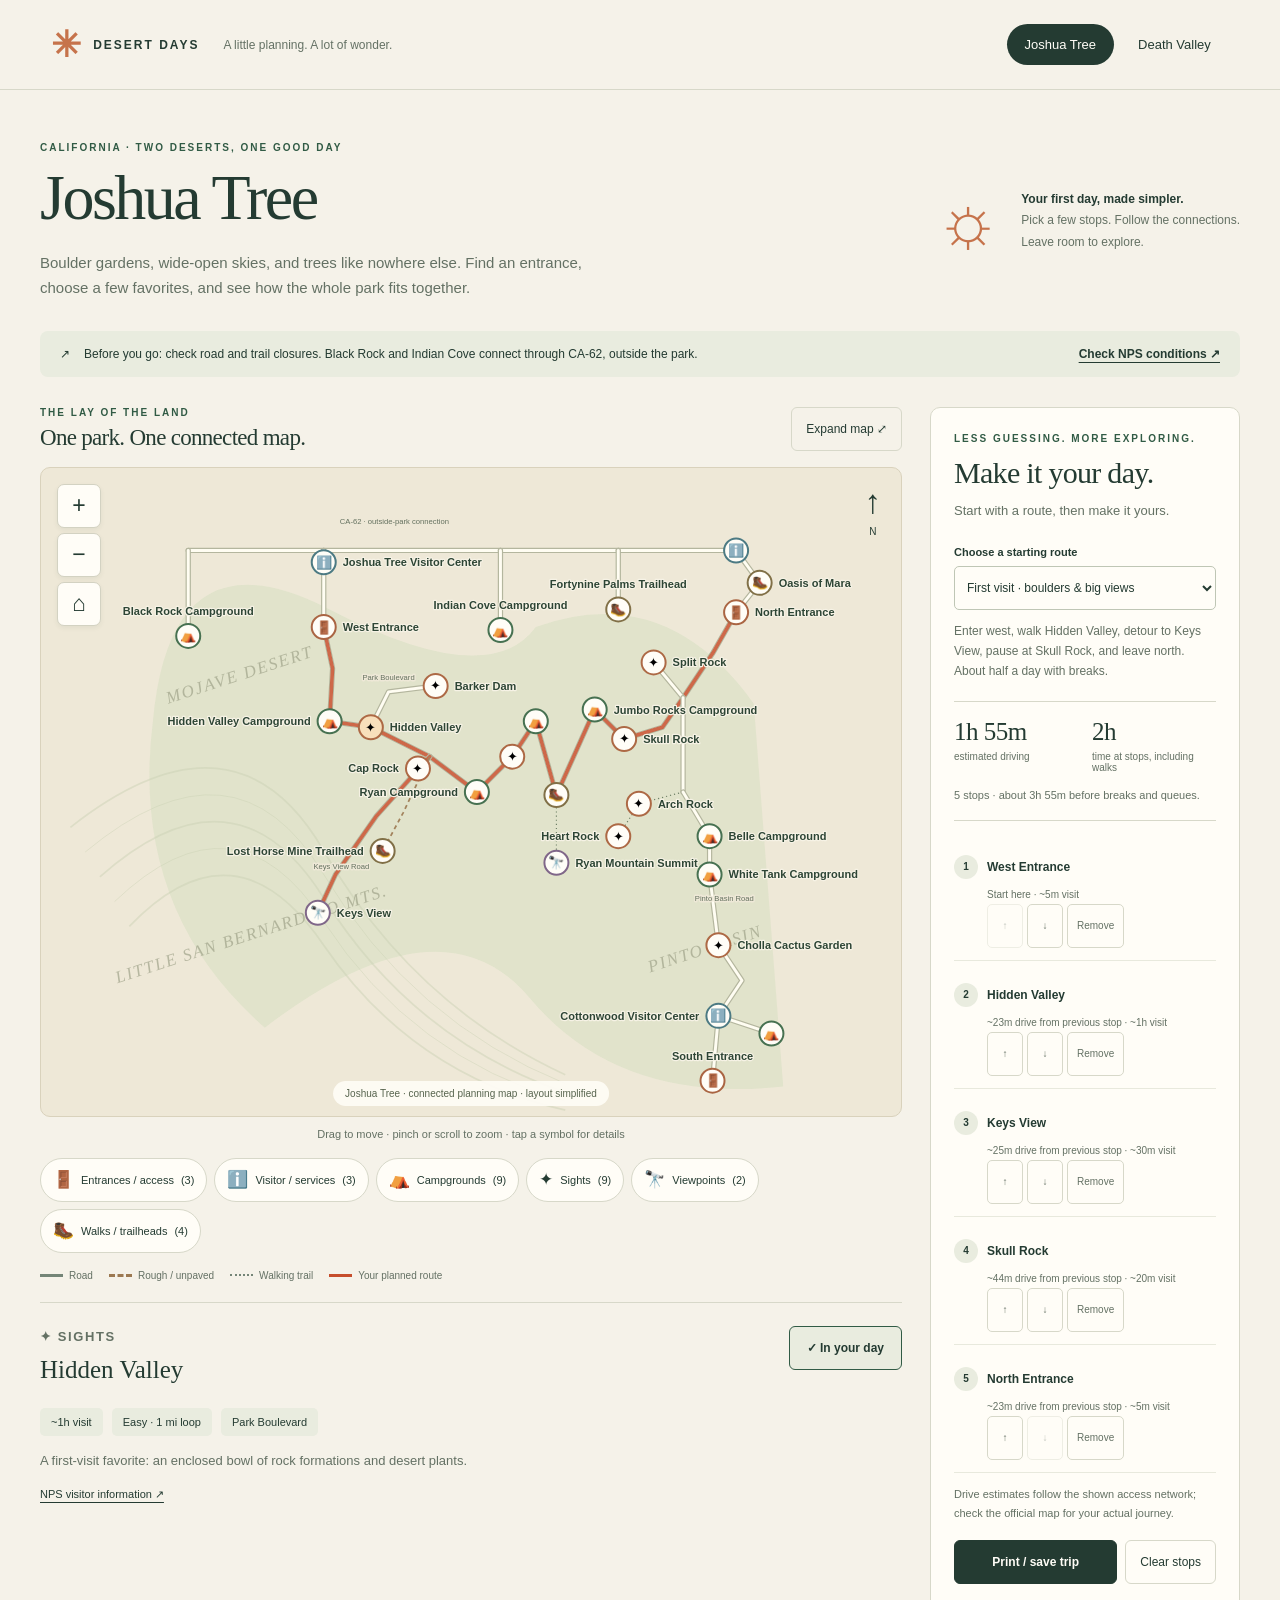
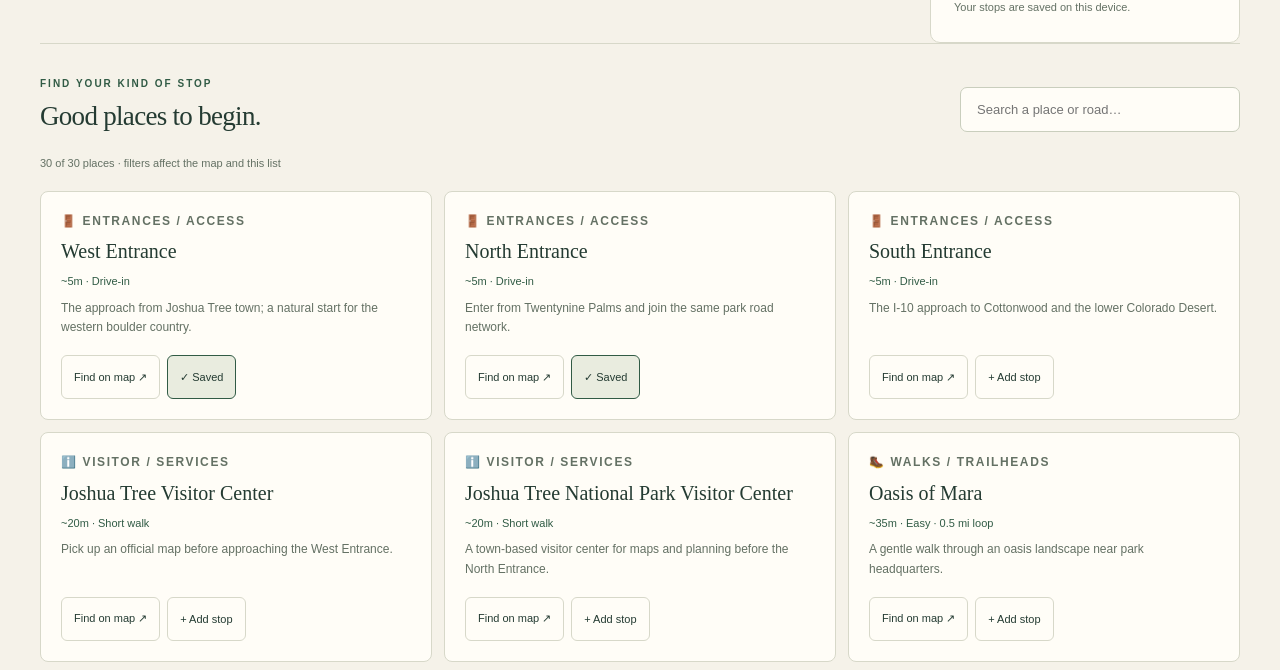
==== index.html @ 4d630664 "Build connected Joshua Tree and Death Valley day-trip maps" ====
<!doctype html>
<html lang="en"><head><meta charset="utf-8"><meta name="viewport" content="width=device-width,initial-scale=1"><meta http-equiv="refresh" content="0;url=national-park-maps.html"><title>Desert Days</title></head><body><p><a href="national-park-maps.html">Open Desert Days: Joshua Tree and Death Valley maps</a></p></body></html>
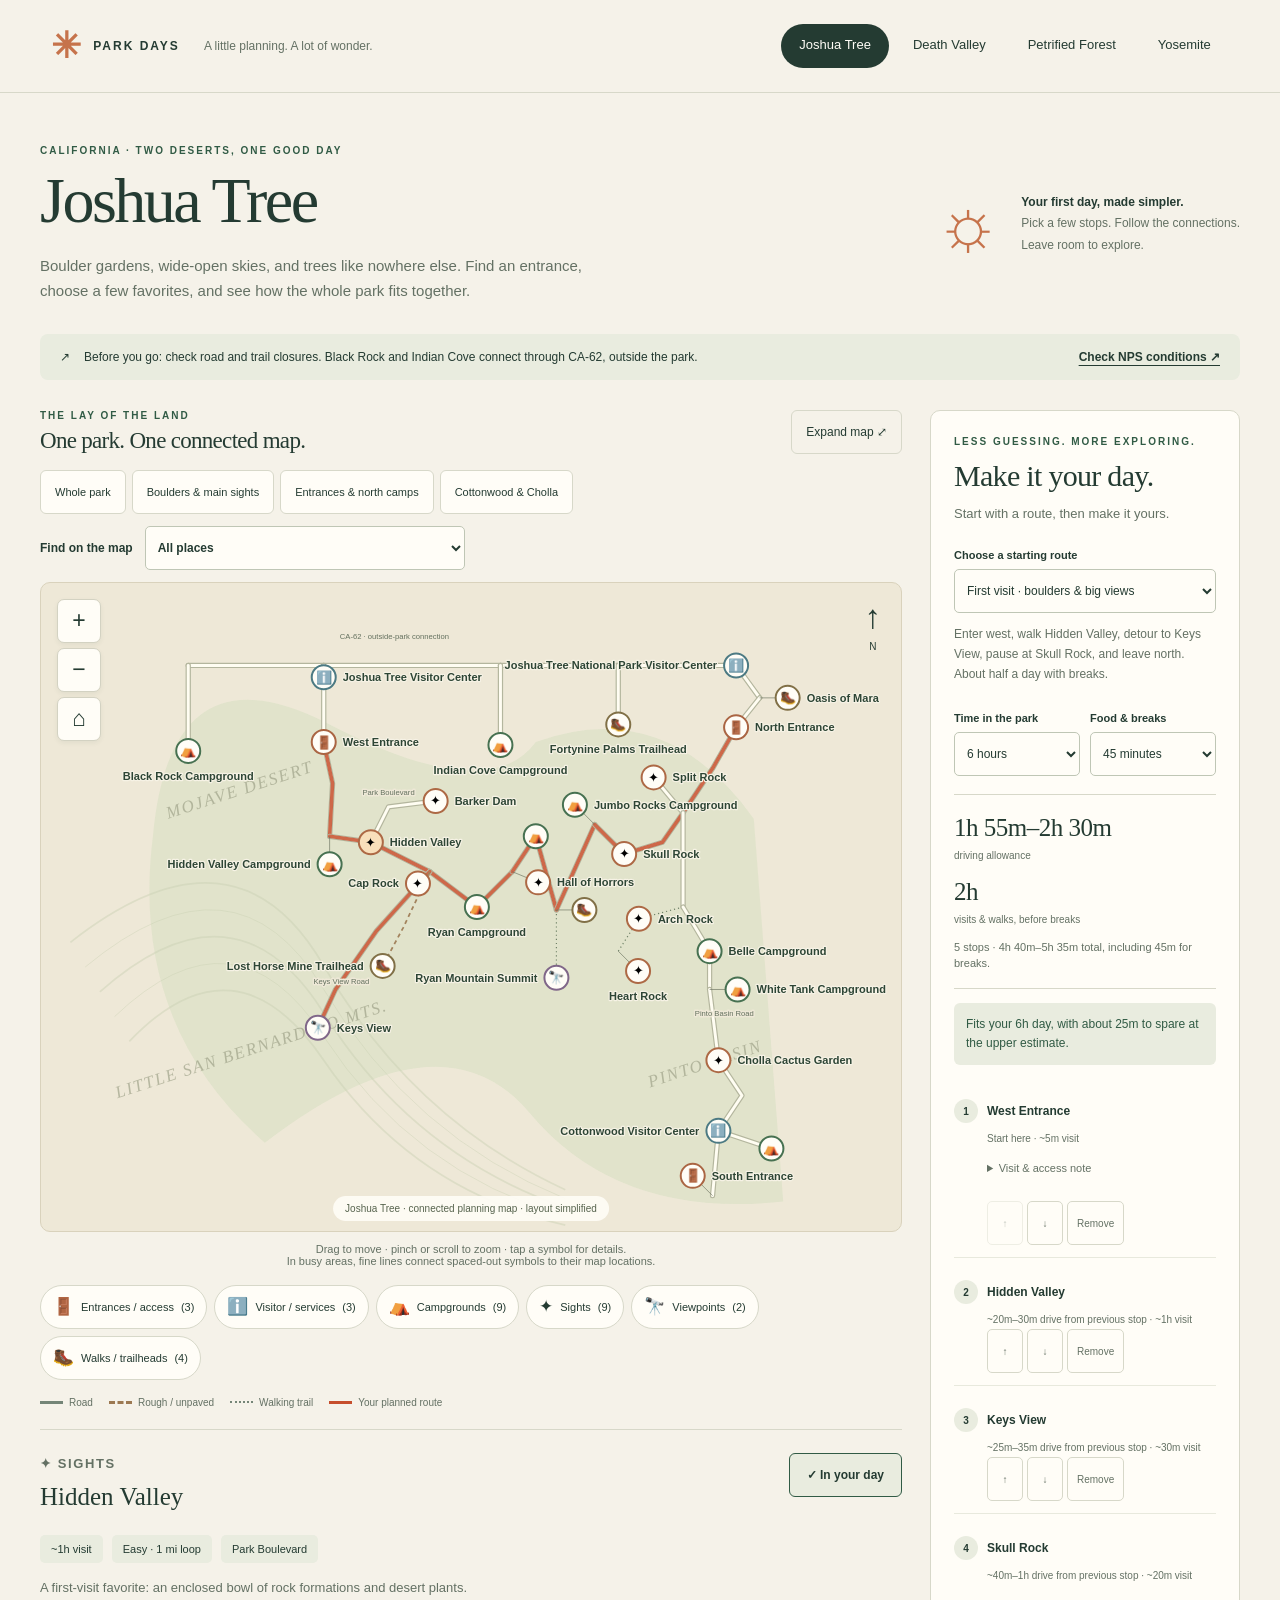
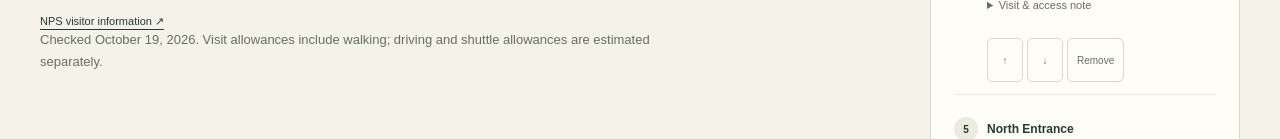
==== commit ea3513b2: "Add connected Petrified Forest and Yosemite maps" ====
--- a/index.html
+++ b/index.html
@@ -1,2 +1,2 @@
 <!doctype html>
-<html lang="en"><head><meta charset="utf-8"><meta name="viewport" content="width=device-width,initial-scale=1"><meta http-equiv="refresh" content="0;url=national-park-maps.html"><title>Desert Days</title></head><body><p><a href="national-park-maps.html">Open Desert Days: Joshua Tree and Death Valley maps</a></p></body></html>
+<html lang="en"><head><meta charset="utf-8"><meta name="viewport" content="width=device-width,initial-scale=1"><meta http-equiv="refresh" content="0;url=national-park-maps.html"><title>Park Days</title></head><body><p><a href="national-park-maps.html">Open Park Days: Joshua Tree, Death Valley, Petrified Forest, and Yosemite maps</a></p></body></html>
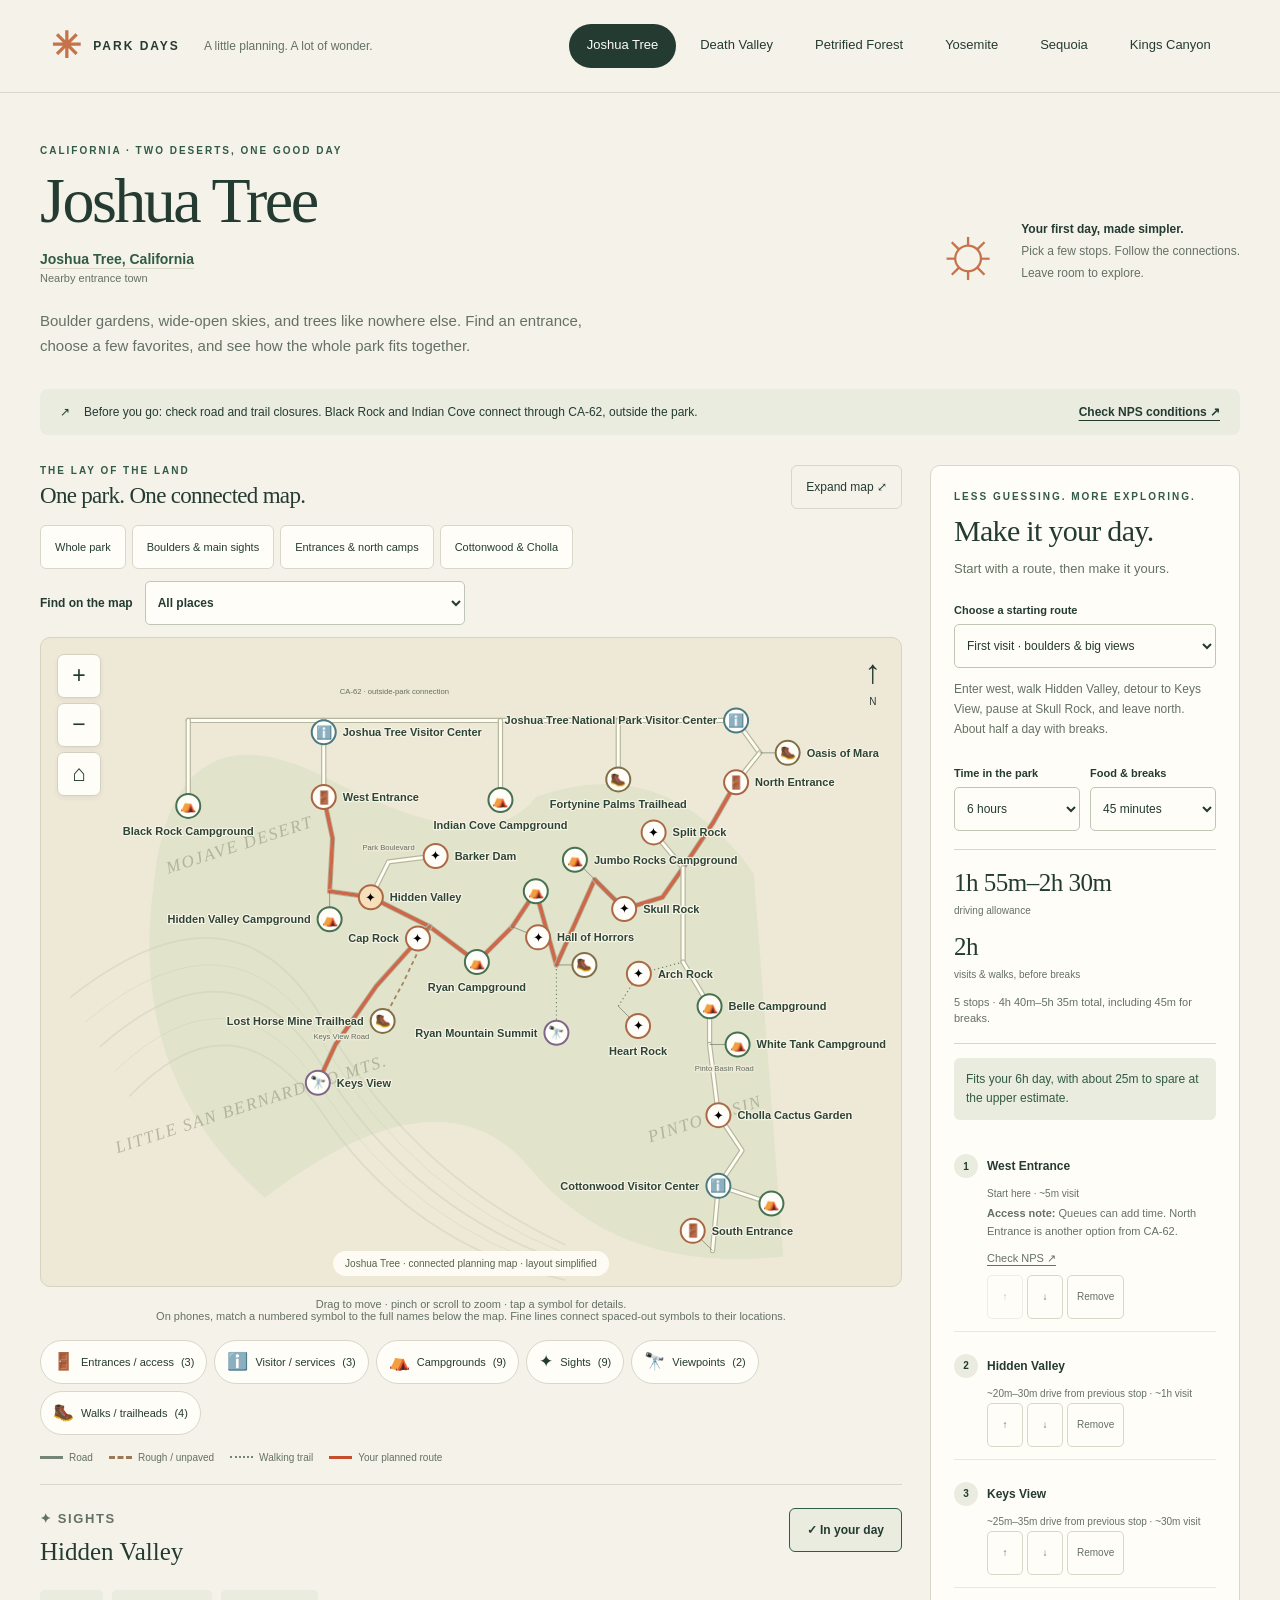
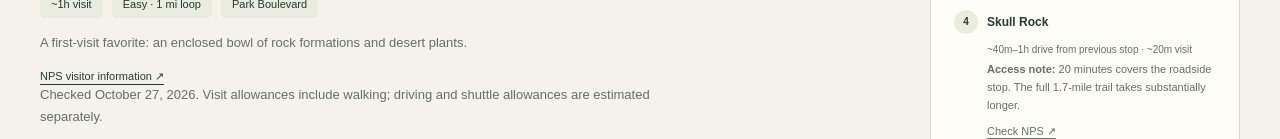
==== commit 6ea9a7ab: "Add Sequoia and Kings Canyon maps with Rubric 3 details for all parks" ====
--- a/index.html
+++ b/index.html
@@ -1,2 +1,2 @@
 <!doctype html>
-<html lang="en"><head><meta charset="utf-8"><meta name="viewport" content="width=device-width,initial-scale=1"><meta http-equiv="refresh" content="0;url=national-park-maps.html"><title>Park Days</title></head><body><p><a href="national-park-maps.html">Open Park Days: Joshua Tree, Death Valley, Petrified Forest, and Yosemite maps</a></p></body></html>
+<html lang="en"><head><meta charset="utf-8"><meta name="viewport" content="width=device-width,initial-scale=1"><meta http-equiv="refresh" content="0;url=national-park-maps.html"><title>Park Days</title></head><body><p><a href="national-park-maps.html">Open Park Days: Joshua Tree, Death Valley, Petrified Forest, Yosemite, Sequoia, and Kings Canyon maps</a></p></body></html>
